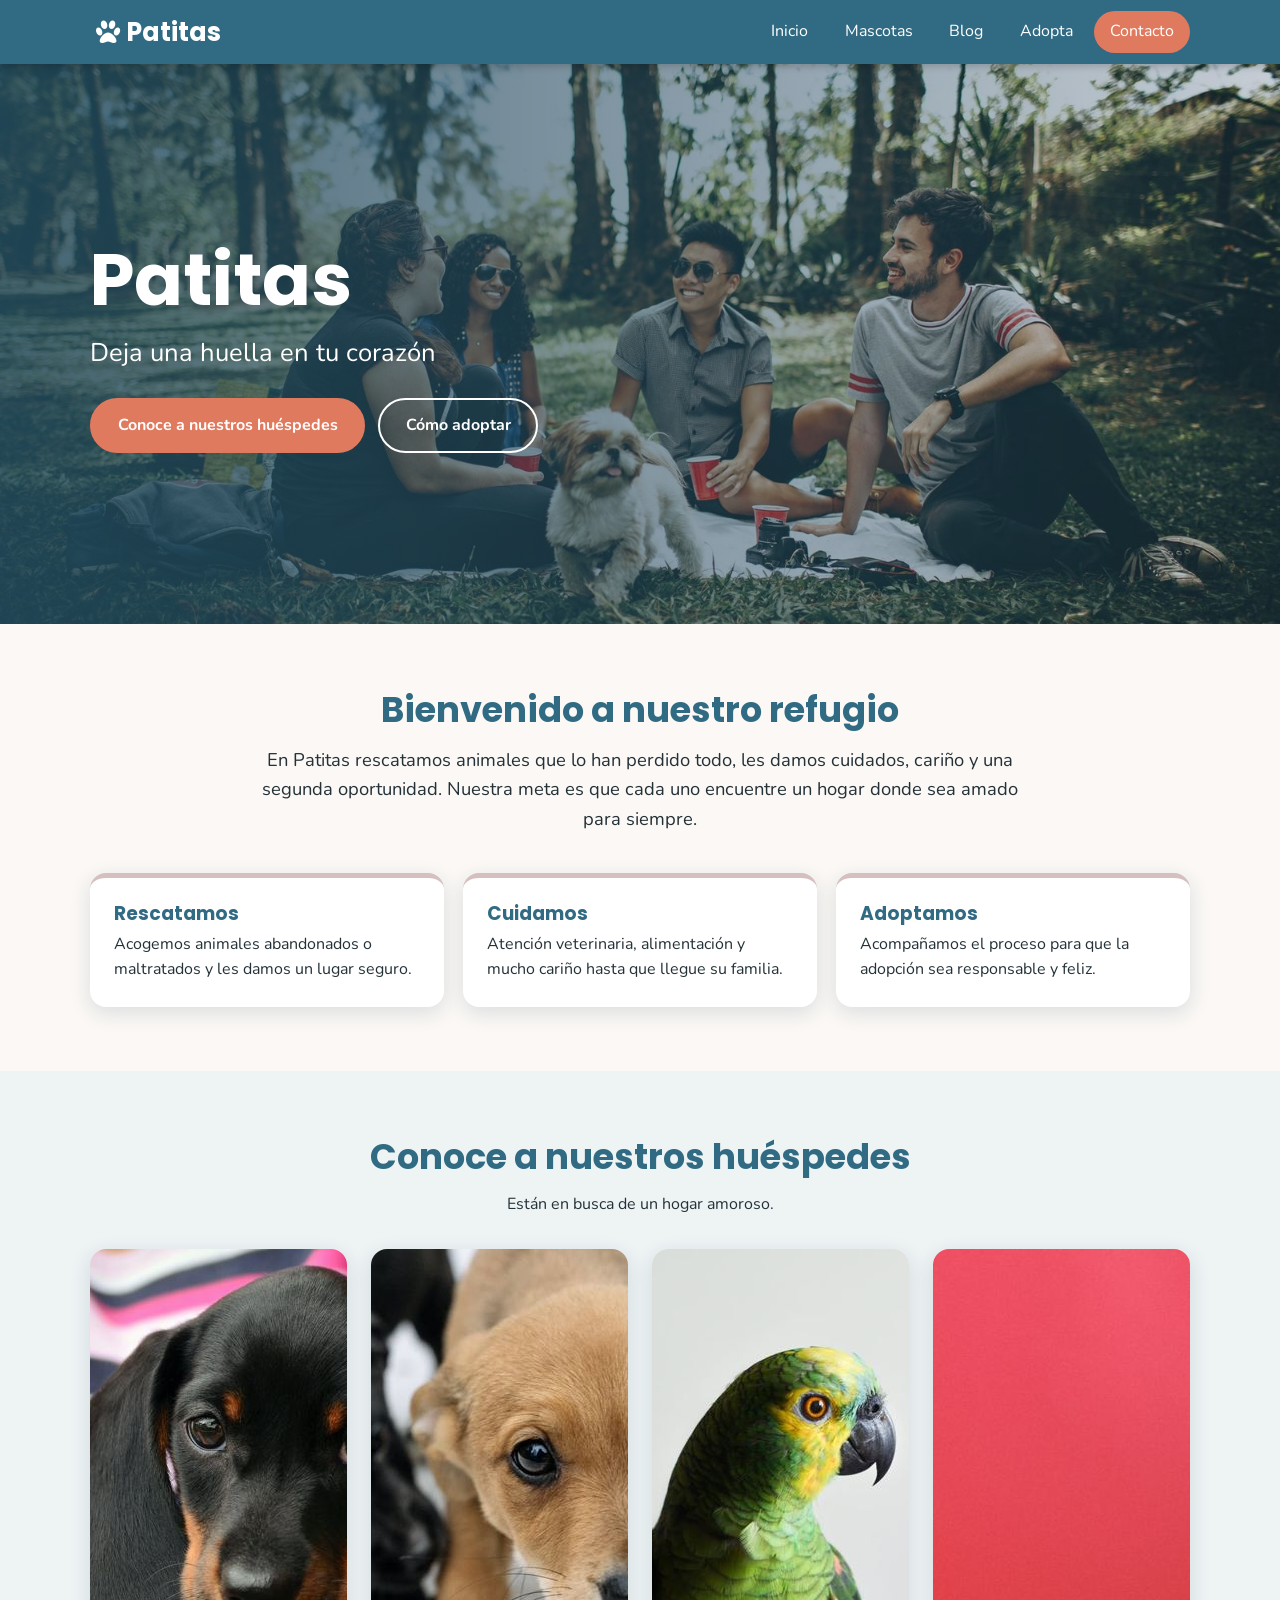
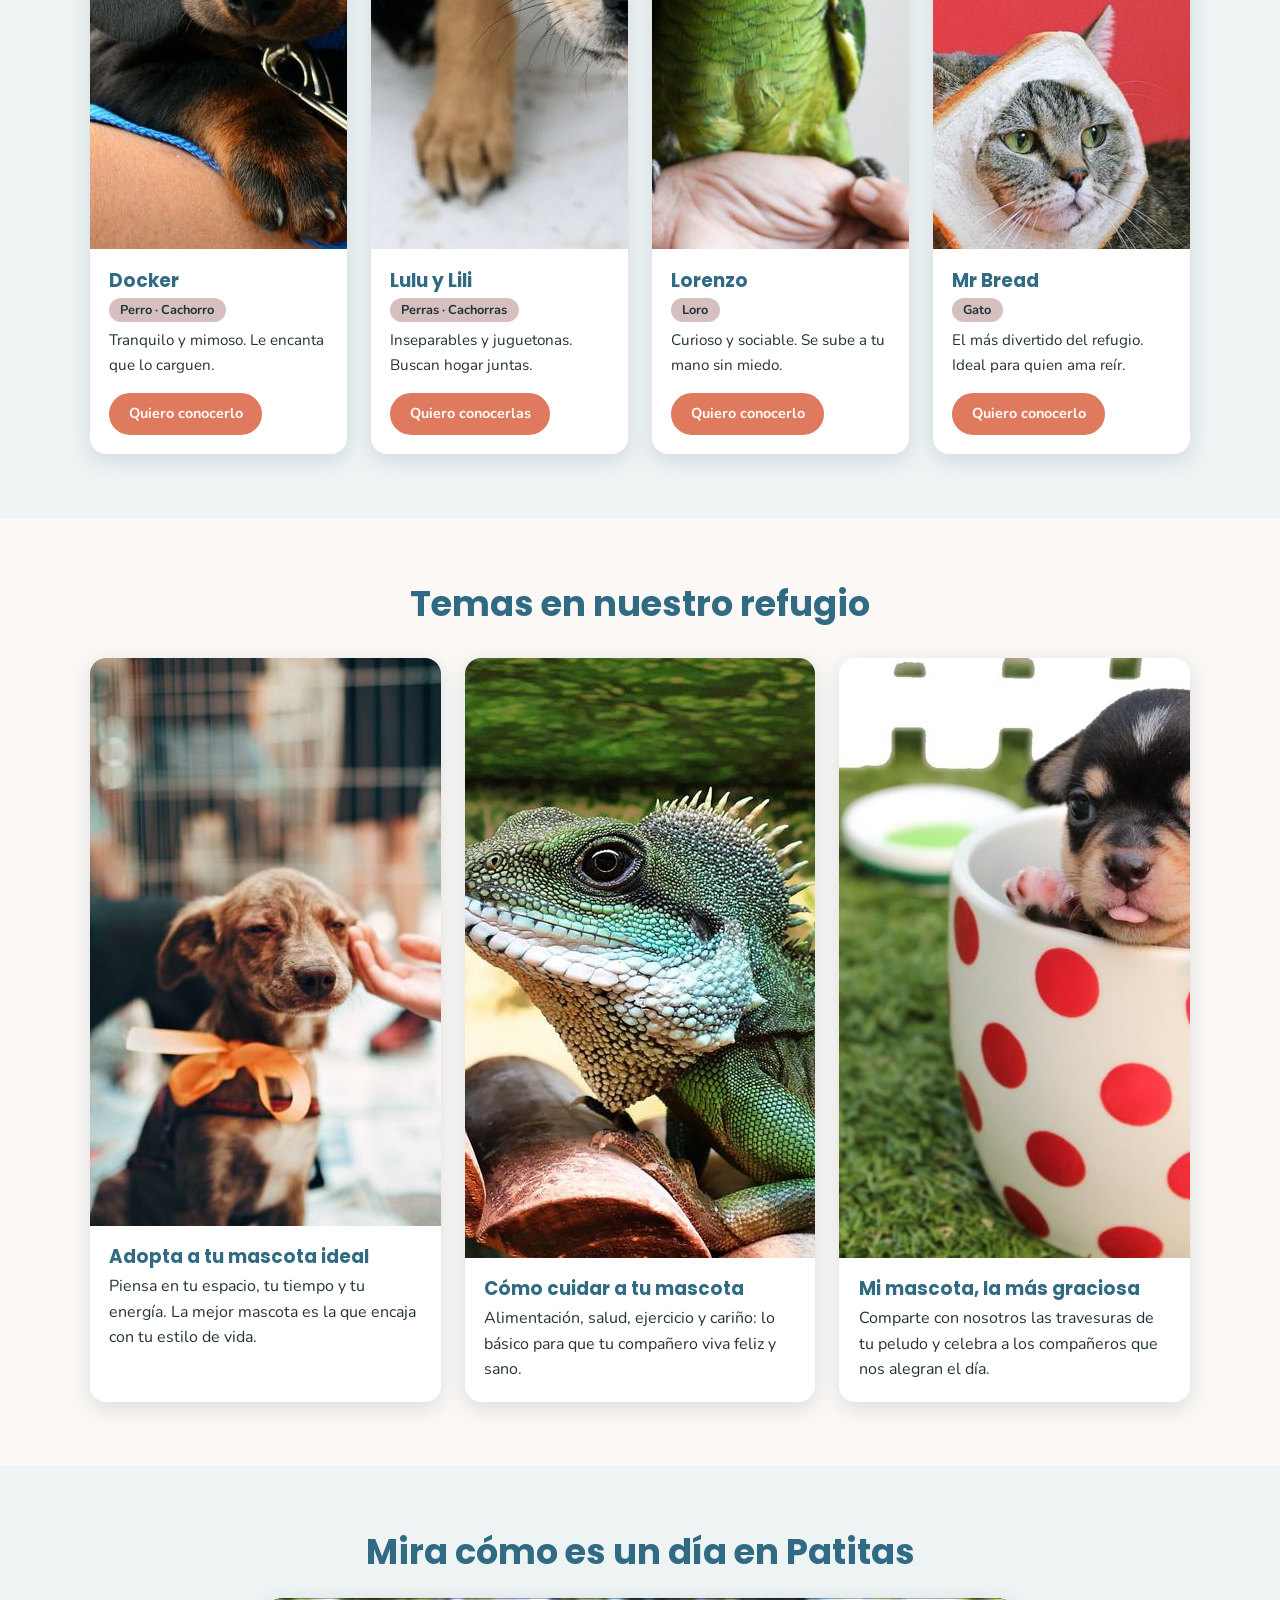
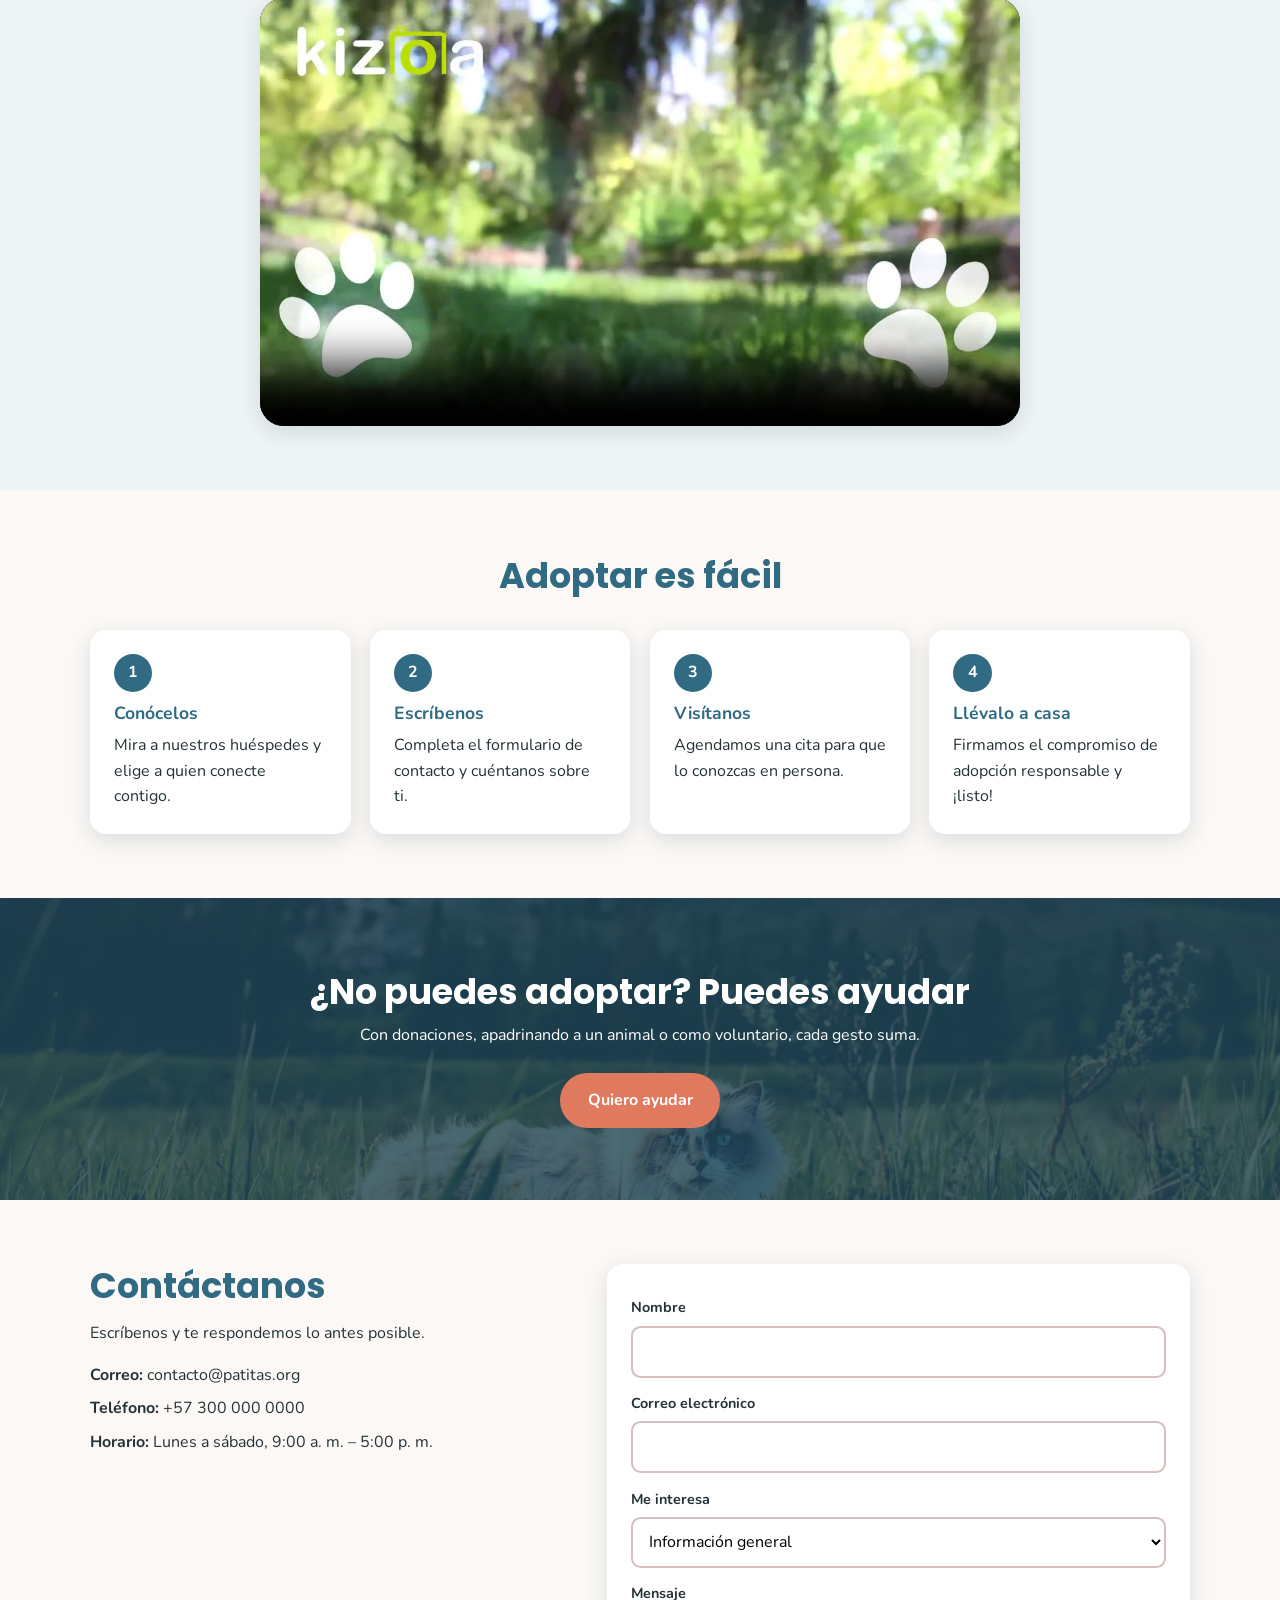
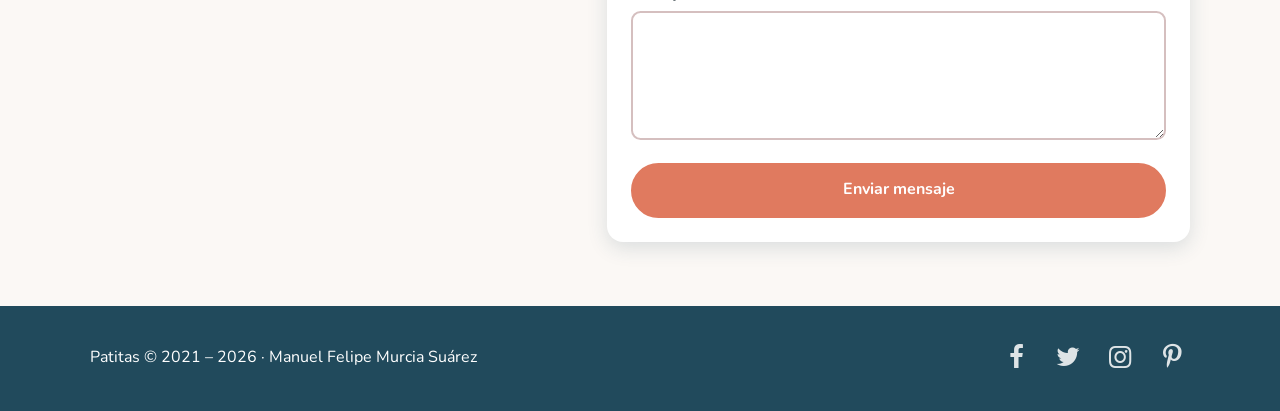
==== index.html @ 2d86cacd "Incorporación de la estructura HTML principal, la funcionalidad JavaScript y un vídeo para el sitio " ====
<!DOCTYPE html>
<html lang="es">
<head>
    <meta charset="UTF-8">
    <meta name="viewport" content="width=device-width, initial-scale=1.0">
    <title>Patitas | Refugio y adopción de mascotas</title>
    <meta name="description" content="Patitas es un refugio que rescata, cuida y da en adopción perros, gatos y otras mascotas. Conoce a nuestros huéspedes y deja una huella en tu corazón.">
    <meta name="theme-color" content="#316B83">
    <meta property="og:title" content="Patitas | Refugio y adopción de mascotas">
    <meta property="og:description" content="Deja una huella en tu corazón. Adopta una mascota.">
    <meta property="og:image" content="img/hero.jpg">
    <link rel="icon" href="data:image/svg+xml,%3Csvg xmlns='http://www.w3.org/2000/svg' viewBox='0 0 100 100'%3E%3Ctext y='.9em' font-size='90'%3E%F0%9F%90%BE%3C/text%3E%3C/svg%3E">
    <link rel="preconnect" href="https://fonts.googleapis.com">
    <link rel="preconnect" href="https://fonts.gstatic.com" crossorigin>
    <link rel="stylesheet" href="https://fonts.googleapis.com/css2?family=Nunito:wght@400;600;700&family=Poppins:wght@600;700&display=swap">
    <link rel="stylesheet" href="css/fontello.css">
    <link rel="stylesheet" href="css/styles.css">
</head>
<body>
    <a class="skip" href="#contenido">Saltar al contenido</a>

    <header class="site-header">
        <div class="contenedor barra">
            <a class="logo icon-paw" href="#inicio">Patitas</a>
            <button class="menu-btn" type="button" aria-label="Abrir menú" aria-expanded="false" aria-controls="menu">
                <span class="icon-menu"></span>
            </button>
            <nav id="menu" class="menu" aria-label="Principal">
                <ul>
                    <li><a href="#inicio">Inicio</a></li>
                    <li><a href="#mascotas">Mascotas</a></li>
                    <li><a href="#blog">Blog</a></li>
                    <li><a href="#adopta">Adopta</a></li>
                    <li><a class="btn-nav" href="#contacto">Contacto</a></li>
                </ul>
            </nav>
        </div>
    </header>

    <main id="contenido">
        <section id="inicio" class="hero">
            <img src="img/hero.jpg" alt="Una familia disfruta de un picnic en el parque junto a su perro" width="1600" height="1087">
            <div class="contenedor hero-texto">
                <h2>Patitas</h2>
                <p>Deja una huella en tu corazón</p>
                <div class="acciones">
                    <a class="btn" href="#mascotas">Conoce a nuestros huéspedes</a>
                    <a class="btn btn-claro" href="#adopta">Cómo adoptar</a>
                </div>
            </div>
        </section>

        <section id="bienvenidos" class="bloque">
            <div class="contenedor estrecho centrado">
                <h2>Bienvenido a nuestro refugio</h2>
                <p class="lead">En Patitas rescatamos animales que lo han perdido todo, les damos cuidados, cariño y una segunda oportunidad. Nuestra meta es que cada uno encuentre un hogar donde sea amado para siempre.</p>
            </div>
            <div class="contenedor tres">
                <div class="valor"><h3>Rescatamos</h3><p>Acogemos animales abandonados o maltratados y les damos un lugar seguro.</p></div>
                <div class="valor"><h3>Cuidamos</h3><p>Atención veterinaria, alimentación y mucho cariño hasta que llegue su familia.</p></div>
                <div class="valor"><h3>Adoptamos</h3><p>Acompañamos el proceso para que la adopción sea responsable y feliz.</p></div>
            </div>
        </section>

        <section id="mascotas" class="bloque fondo-suave">
            <div class="contenedor">
                <h2 class="centrado">Conoce a nuestros huéspedes</h2>
                <p class="centrado sub">Están en busca de un hogar amoroso.</p>
                <div class="grid-pets">
                    <article class="pet">
                        <img src="img/docker.jpg" alt="Docker, cachorro salchicha de orejas largas, en brazos de una persona" width="600" height="600" loading="lazy">
                        <div class="pet-info"><h3>Docker</h3><span class="tag">Perro · Cachorro</span><p>Tranquilo y mimoso. Le encanta que lo carguen.</p>
                        <a class="btn btn-sm" href="#contacto" data-pet="Docker">Quiero conocerlo</a></div>
                    </article>
                    <article class="pet">
                        <img src="img/lulu-lili.jpg" alt="Lulu y Lili, dos cachorros jugando juntos" width="600" height="600" loading="lazy">
                        <div class="pet-info"><h3>Lulu y Lili</h3><span class="tag">Perras · Cachorras</span><p>Inseparables y juguetonas. Buscan hogar juntas.</p>
                        <a class="btn btn-sm" href="#contacto" data-pet="Lulu y Lili">Quiero conocerlas</a></div>
                    </article>
                    <article class="pet">
                        <img src="img/lorenzo.jpg" alt="Lorenzo, un loro verde posado sobre una mano" width="600" height="600" loading="lazy">
                        <div class="pet-info"><h3>Lorenzo</h3><span class="tag">Loro</span><p>Curioso y sociable. Se sube a tu mano sin miedo.</p>
                        <a class="btn btn-sm" href="#contacto" data-pet="Lorenzo">Quiero conocerlo</a></div>
                    </article>
                    <article class="pet">
                        <img src="img/mr-bread.jpg" alt="Mr Bread, un gato con una rebanada de pan alrededor de la cara" width="600" height="600" loading="lazy">
                        <div class="pet-info"><h3>Mr Bread</h3><span class="tag">Gato</span><p>El más divertido del refugio. Ideal para quien ama reír.</p>
                        <a class="btn btn-sm" href="#contacto" data-pet="Mr Bread">Quiero conocerlo</a></div>
                    </article>
                </div>
            </div>
        </section>

        <section id="blog" class="bloque">
            <div class="contenedor">
                <h2 class="centrado">Temas en nuestro refugio</h2>
                <div class="grid-blog">
                    <article class="post">
                        <img src="img/adopta.jpg" alt="Una mano acaricia a un perro en una jornada de adopción" width="900" height="568" loading="lazy">
                        <div class="post-info"><h3>Adopta a tu mascota ideal</h3><p>Piensa en tu espacio, tu tiempo y tu energía. La mejor mascota es la que encaja con tu estilo de vida.</p></div>
                    </article>
                    <article class="post">
                        <img src="img/cuidados.jpg" alt="Un reptil verde descansando entre troncos y hojas" width="900" height="600" loading="lazy">
                        <div class="post-info"><h3>Cómo cuidar a tu mascota</h3><p>Alimentación, salud, ejercicio y cariño: lo básico para que tu compañero viva feliz y sano.</p></div>
                    </article>
                    <article class="post">
                        <img src="img/graciosa.jpg" alt="Un cachorro chihuahua asomado dentro de una taza con lunares" width="900" height="600" loading="lazy">
                        <div class="post-info"><h3>Mi mascota, la más graciosa</h3><p>Comparte con nosotros las travesuras de tu peludo y celebra a los compañeros que nos alegran el día.</p></div>
                    </article>
                </div>
            </div>
        </section>

        <section id="video" class="bloque fondo-suave">
            <div class="contenedor estrecho centrado">
                <h2>Mira cómo es un día en Patitas</h2>
                <video controls preload="metadata" poster="img/video-poster.jpg" playsinline>
                    <source src="video/patitas.mp4" type="video/mp4">
                    Tu navegador no puede reproducir este video.
                </video>
            </div>
        </section>

        <section id="adopta" class="bloque">
            <div class="contenedor">
                <h2 class="centrado">Adoptar es fácil</h2>
                <ol class="pasos">
                    <li><strong>Conócelos</strong><span>Mira a nuestros huéspedes y elige a quien conecte contigo.</span></li>
                    <li><strong>Escríbenos</strong><span>Completa el formulario de contacto y cuéntanos sobre ti.</span></li>
                    <li><strong>Visítanos</strong><span>Agendamos una cita para que lo conozcas en persona.</span></li>
                    <li><strong>Llévalo a casa</strong><span>Firmamos el compromiso de adopción responsable y ¡listo!</span></li>
                </ol>
            </div>
        </section>

        <section id="ayuda" class="ayuda">
            <div class="contenedor centrado">
                <h2>¿No puedes adoptar? Puedes ayudar</h2>
                <p>Con donaciones, apadrinando a un animal o como voluntario, cada gesto suma.</p>
                <a class="btn" href="#contacto" data-pet="Quiero ayudar">Quiero ayudar</a>
            </div>
        </section>

        <section id="contacto" class="bloque">
            <div class="contenedor dos">
                <div>
                    <h2>Contáctanos</h2>
                    <p>Escríbenos y te respondemos lo antes posible.</p>
                    <ul class="datos">
                        <li><strong>Correo:</strong> contacto@patitas.org</li>
                        <li><strong>Teléfono:</strong> +57 300 000 0000</li>
                        <li><strong>Horario:</strong> Lunes a sábado, 9:00 a. m. – 5:00 p. m.</li>
                    </ul>
                </div>
                <form id="form" class="form">
                    <label for="nombre">Nombre</label>
                    <input id="nombre" name="nombre" type="text" required autocomplete="name">
                    <label for="email">Correo electrónico</label>
                    <input id="email" name="email" type="email" required autocomplete="email">
                    <label for="mascota">Me interesa</label>
                    <select id="mascota" name="mascota">
                        <option>Información general</option>
                        <option>Docker</option>
                        <option>Lulu y Lili</option>
                        <option>Lorenzo</option>
                        <option>Mr Bread</option>
                        <option>Quiero ayudar</option>
                    </select>
                    <label for="mensaje">Mensaje</label>
                    <textarea id="mensaje" name="mensaje" rows="4" required></textarea>
                    <button class="btn" type="submit">Enviar mensaje</button>
                    <p id="ok" class="ok" role="status" hidden>¡Gracias! Se abrirá tu correo para enviar el mensaje.</p>
                </form>
            </div>
        </section>
    </main>

    <footer>
        <div class="contenedor pie">
            <p>Patitas &copy; 2021 – <span id="year">2026</span> · Manuel Felipe Murcia Suárez</p>
            <div class="sociales">
                <a class="icon-facebook" href="#" aria-label="Facebook"></a>
                <a class="icon-twitter" href="#" aria-label="Twitter"></a>
                <a class="icon-instagram" href="#" aria-label="Instagram"></a>
                <a class="icon-pinterest" href="#" aria-label="Pinterest"></a>
            </div>
        </div>
    </footer>

    <script src="js/script.js"></script>
</body>
</html>
---- css/fontello.css ----
@font-face {
  font-family: 'fontello';
  src: url('../font/fontello.eot?65472054');
  src: url('../font/fontello.eot?65472054#iefix') format('embedded-opentype'),
       url('../font/fontello.woff2?65472054') format('woff2'),
       url('../font/fontello.woff?65472054') format('woff'),
       url('../font/fontello.ttf?65472054') format('truetype'),
       url('../font/fontello.svg?65472054#fontello') format('svg');
  font-weight: normal;
  font-style: normal;
}
/* Chrome hack: SVG is rendered more smooth in Windozze. 100% magic, uncomment if you need it. */
/* Note, that will break hinting! In other OS-es font will be not as sharp as it could be */
/*
@media screen and (-webkit-min-device-pixel-ratio:0) {
  @font-face {
    font-family: 'fontello';
    src: url('../font/fontello.svg?65472054#fontello') format('svg');
  }
}
*/
[class^="icon-"]:before, [class*=" icon-"]:before {
  font-family: "fontello";
  font-style: normal;
  font-weight: normal;
  speak-as: never;

  display: inline-block;
  text-decoration: inherit;
  width: 1em;
  margin-right: .2em;
  text-align: center;
  /* opacity: .8; */

  /* For safety - reset parent styles, that can break glyph codes*/
  font-variant: normal;
  text-transform: none;

  /* fix buttons height, for twitter bootstrap */
  line-height: 1em;

  /* Animation center compensation - margins should be symmetric */
  /* remove if not needed */
  margin-left: .2em;

  /* you can be more comfortable with increased icons size */
  /* font-size: 120%; */

  /* Font smoothing. That was taken from TWBS */
  -webkit-font-smoothing: antialiased;
  -moz-osx-font-smoothing: grayscale;

  /* Uncomment for 3D effect */
  /* text-shadow: 1px 1px 1px rgba(127, 127, 127, 0.3); */
}

.icon-guidedog:before { content: '\e800'; } /* '' */
.icon-twitter:before { content: '\f099'; } /* '' */
.icon-facebook:before { content: '\f09a'; } /* '' */
.icon-menu:before { content: '\f0c9'; } /* '' */
.icon-instagram:before { content: '\f16d'; } /* '' */
.icon-paw:before { content: '\f1b0'; } /* '' */
.icon-pinterest:before { content: '\f231'; } /* '' */
---- css/styles.css ----
:root{
    --primary:#316B83; --primary-dark:#214a5c; --accent:#E07A5F; --accent-dark:#c9664c;
    --soft:#8CA1A5; --rose:#D5BFBF; --bg:#fbf8f5; --suave:#eef3f4; --text:#243238;
    --radius:1rem; --shadow:0 6px 20px rgba(33,74,92,.15); --h:64px;
}
*{margin:0;padding:0;box-sizing:border-box}
html{scroll-behavior:smooth;scroll-padding-top:var(--h)}
body{font-family:"Nunito",system-ui,Arial,sans-serif;color:var(--text);background:var(--bg);line-height:1.6}
h1,h2,h3{font-family:"Poppins","Nunito",sans-serif;line-height:1.25}
img,video{max-width:100%;display:block}
a{color:inherit}
ul,ol{list-style:none}
.contenedor{width:92%;max-width:1100px;margin:auto}
.estrecho{max-width:760px}
.centrado{text-align:center}
.skip{position:absolute;left:-999px;top:0;background:#fff;padding:.5rem 1rem;z-index:200}
.skip:focus{left:0}

/* Botones */
.btn{display:inline-block;background:var(--accent);color:#fff;text-decoration:none;font-weight:700;padding:.8rem 1.6rem;border:2px solid var(--accent);border-radius:999px;cursor:pointer;font:inherit;font-weight:700;transition:.2s}
.btn:hover{background:var(--accent-dark);border-color:var(--accent-dark)}
.btn-claro{background:transparent;border-color:#fff}
.btn-claro:hover{background:rgba(255,255,255,.2);border-color:#fff}
.btn-sm{padding:.45rem 1.1rem;font-size:.9rem}
:focus-visible{outline:3px solid var(--accent);outline-offset:2px}

/* Header */
.site-header{position:fixed;top:0;left:0;width:100%;height:var(--h);background:var(--primary);color:#fff;z-index:100;box-shadow:0 2px 8px rgba(0,0,0,.2)}
.barra{display:flex;align-items:center;justify-content:space-between;height:100%}
.logo{font-family:"Poppins",sans-serif;font-size:1.6rem;font-weight:700;text-decoration:none}
.menu-btn{background:none;border:0;color:#fff;font-size:1.8rem;cursor:pointer;padding:.25rem .5rem}
.menu{position:absolute;top:var(--h);left:0;width:100%;background:var(--primary-dark);max-height:0;overflow:hidden;transition:max-height .35s}
.menu.open{max-height:360px}
.menu a{display:block;padding:1rem 4%;text-decoration:none;border-bottom:1px solid rgba(255,255,255,.15)}
.menu a:hover{background:rgba(255,255,255,.12)}

/* Hero */
.hero{position:relative;margin-top:var(--h);height:min(75vh,560px);min-height:380px;overflow:hidden;color:#fff}
.hero img{width:100%;height:100%;object-fit:cover}
.hero::after{content:"";position:absolute;inset:0;background:linear-gradient(90deg,rgba(33,74,92,.85),rgba(33,74,92,.25))}
.hero-texto{position:absolute;z-index:1;top:50%;left:50%;transform:translate(-50%,-50%)}
.hero h2{font-size:clamp(2.6rem,8vw,4.5rem)}
.hero p{font-size:clamp(1.1rem,3vw,1.6rem);margin:.5rem 0 1.5rem}
.acciones{display:flex;flex-wrap:wrap;gap:.8rem}

/* Bloques */
.bloque{padding:4rem 0}
.fondo-suave{background:var(--suave)}
.bloque h2{font-size:clamp(1.6rem,4vw,2.2rem);color:var(--primary);margin-bottom:.8rem}
.lead{font-size:1.15rem}
.sub{margin-bottom:2rem}
.tres{display:grid;gap:1.2rem;margin-top:2.5rem}
.valor{background:#fff;padding:1.5rem;border-radius:var(--radius);box-shadow:var(--shadow);border-top:5px solid var(--rose)}
.valor h3{color:var(--primary);margin-bottom:.4rem}

/* Mascotas */
.grid-pets{display:grid;gap:1.5rem;grid-template-columns:repeat(auto-fit,minmax(230px,1fr))}
.pet{background:#fff;border-radius:var(--radius);overflow:hidden;box-shadow:var(--shadow);transition:transform .2s}
.pet:hover{transform:translateY(-5px)}
.pet img{width:100%;aspect-ratio:1;object-fit:cover}
.pet-info{padding:1.2rem}
.pet-info h3{color:var(--primary)}
.tag{display:inline-block;background:var(--rose);font-size:.8rem;font-weight:700;padding:.1rem .7rem;border-radius:999px;margin:.4rem 0}
.pet-info p{margin-bottom:1rem;font-size:.95rem}

/* Blog */
.grid-blog{display:grid;gap:1.5rem;margin-top:2rem;grid-template-columns:repeat(auto-fit,minmax(280px,1fr))}
.post{border-radius:var(--radius);overflow:hidden;background:#fff;box-shadow:var(--shadow)}
.post img{width:100%;aspect-ratio:3/2;object-fit:cover}
.post-info{padding:1.2rem}
.post-info h3{color:var(--primary);margin-bottom:.4rem;font-size:1.15rem}

/* Video */
video{width:100%;margin-top:1.5rem;border-radius:1.5rem;box-shadow:var(--shadow);background:#000}

/* Pasos */
.pasos{display:grid;gap:1.2rem;margin-top:2rem;counter-reset:p;grid-template-columns:repeat(auto-fit,minmax(220px,1fr))}
.pasos li{counter-increment:p;background:#fff;border-radius:var(--radius);padding:1.5rem;box-shadow:var(--shadow);display:flex;flex-direction:column;gap:.4rem}
.pasos li::before{content:counter(p);width:2.4rem;height:2.4rem;border-radius:50%;background:var(--primary);color:#fff;display:grid;place-items:center;font-weight:700}
.pasos strong{color:var(--primary);font-size:1.1rem}

/* Ayuda */
.ayuda{background:linear-gradient(rgba(33,74,92,.82),rgba(33,74,92,.82)),url(../img/ayuda.jpg) center/cover;color:#fff;padding:4.5rem 0}
.ayuda h2{color:#fff;font-size:clamp(1.6rem,4vw,2.2rem);margin-bottom:.6rem}
.ayuda p{margin-bottom:1.5rem}

/* Contacto */
.dos{display:grid;gap:2rem}
.datos{margin-top:1rem;display:grid;gap:.5rem}
.form{background:#fff;padding:1.5rem;border-radius:var(--radius);box-shadow:var(--shadow);display:grid;gap:.4rem}
.form label{font-weight:700;font-size:.9rem;margin-top:.5rem}
.form input,.form select,.form textarea{font:inherit;padding:.7rem;border:2px solid var(--rose);border-radius:.6rem;background:#fff;width:100%}
.form input:focus,.form select:focus,.form textarea:focus{border-color:var(--primary);outline:0}
.form .btn{margin-top:1rem}
.ok{color:#1d7a46;font-weight:700}

/* Footer */
footer{background:var(--primary-dark);color:#fff;padding:2rem 0}
.pie{display:flex;flex-direction:column;align-items:center;gap:1rem;text-align:center}
.sociales{display:flex;gap:1rem;font-size:1.6rem}
.sociales a{text-decoration:none;opacity:.85;transition:.2s}
.sociales a:hover{opacity:1;color:var(--rose)}

/* Escritorio */
@media (min-width:900px){
    .menu-btn{display:none}
    .menu{position:static;width:auto;max-height:none;background:none;overflow:visible}
    .menu ul{display:flex;gap:.3rem;align-items:center}
    .menu a{padding:.5rem 1rem;border:0;border-radius:999px}
    .menu .btn-nav{background:var(--accent)}
    .menu .btn-nav:hover{background:var(--accent-dark)}
    .tres{grid-template-columns:repeat(3,1fr)}
    .dos{grid-template-columns:1fr 1.2fr;align-items:start}
    .pie{flex-direction:row;justify-content:space-between;text-align:left}
}
@media (prefers-reduced-motion:reduce){html{scroll-behavior:auto}*{transition:none!important}}
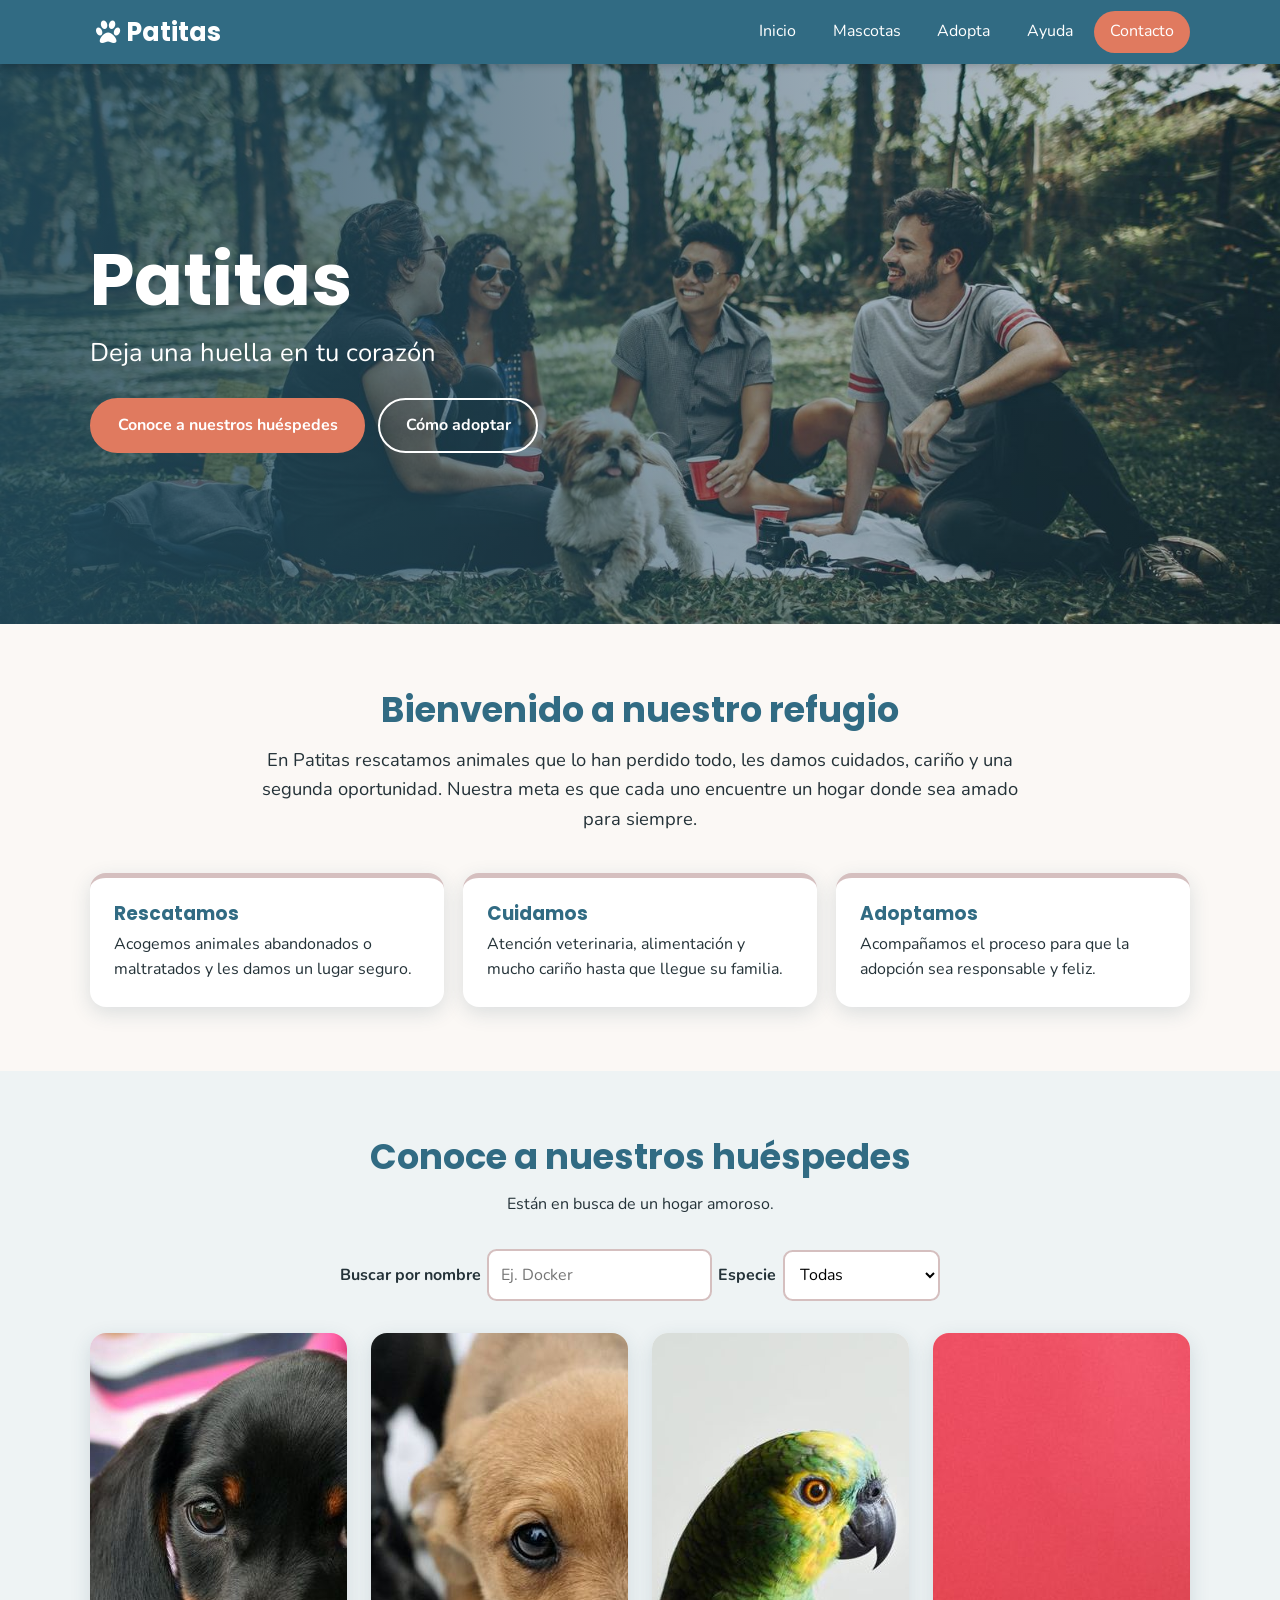
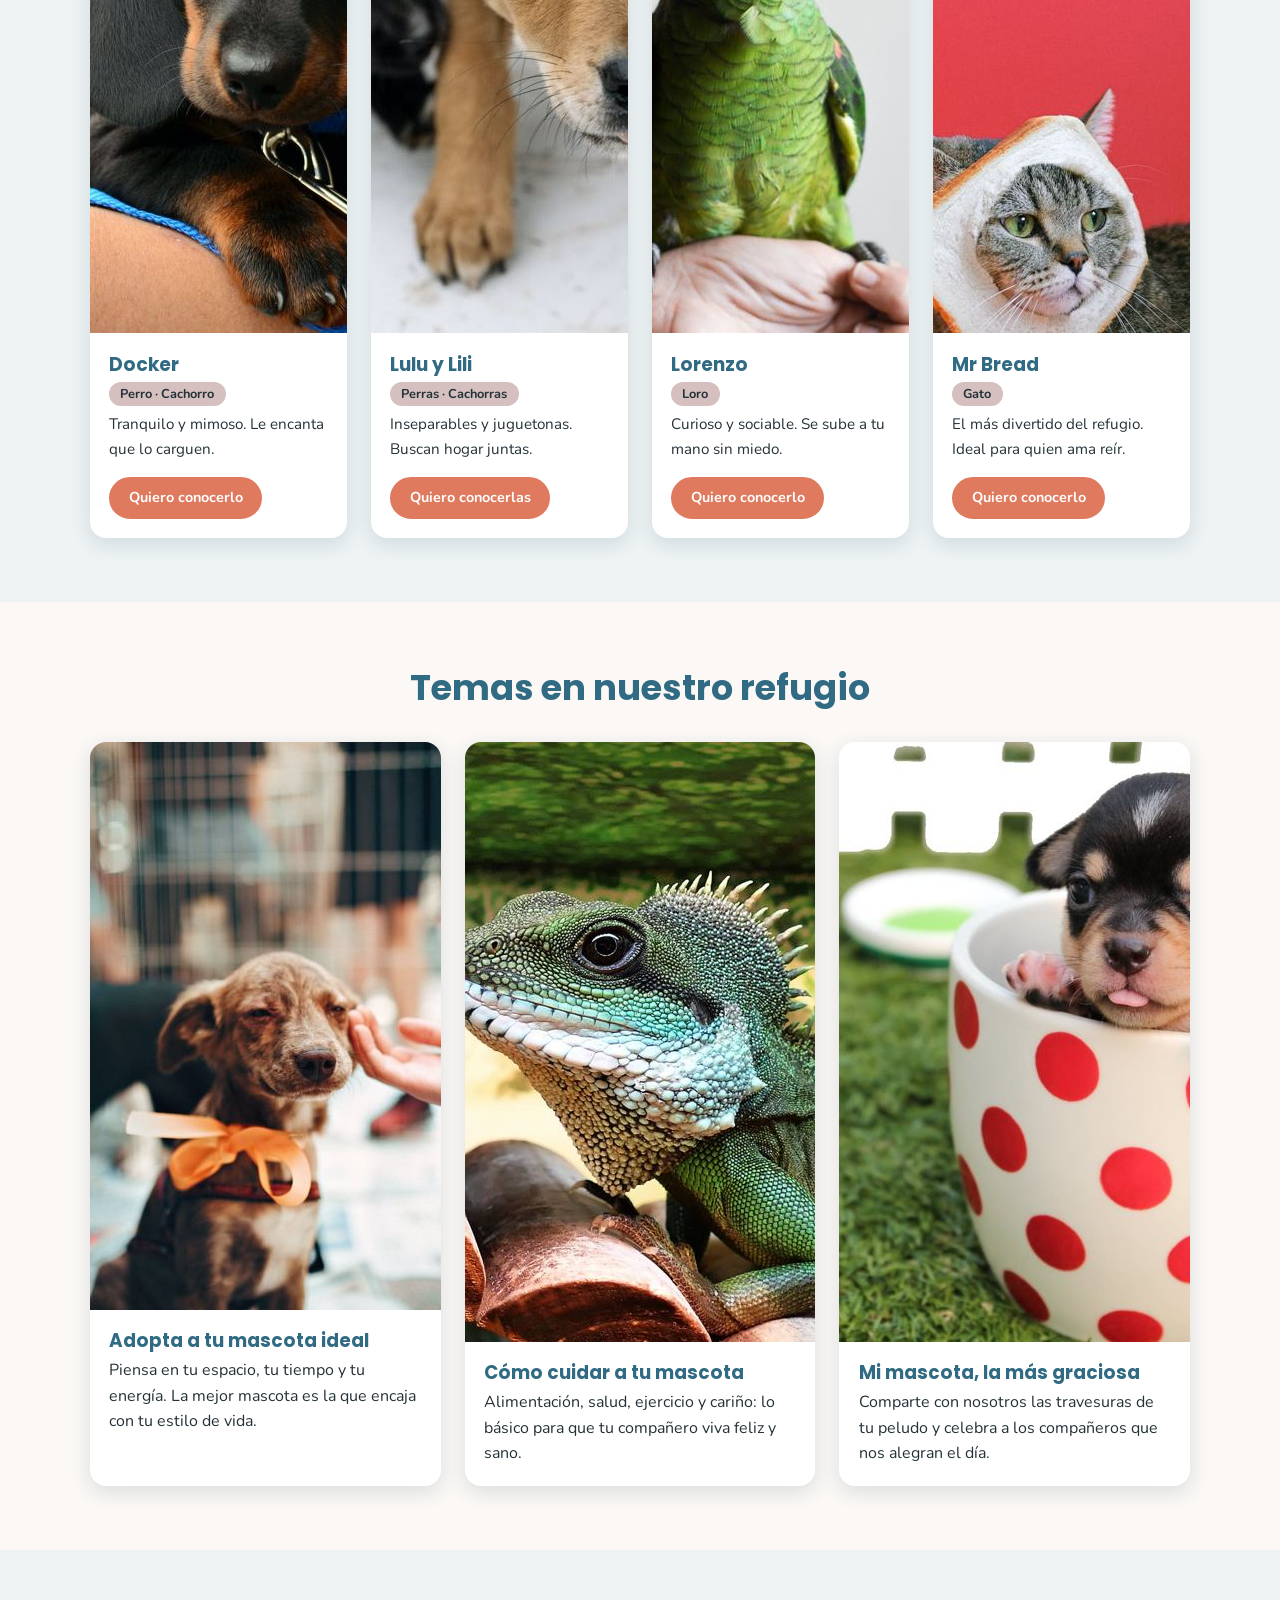
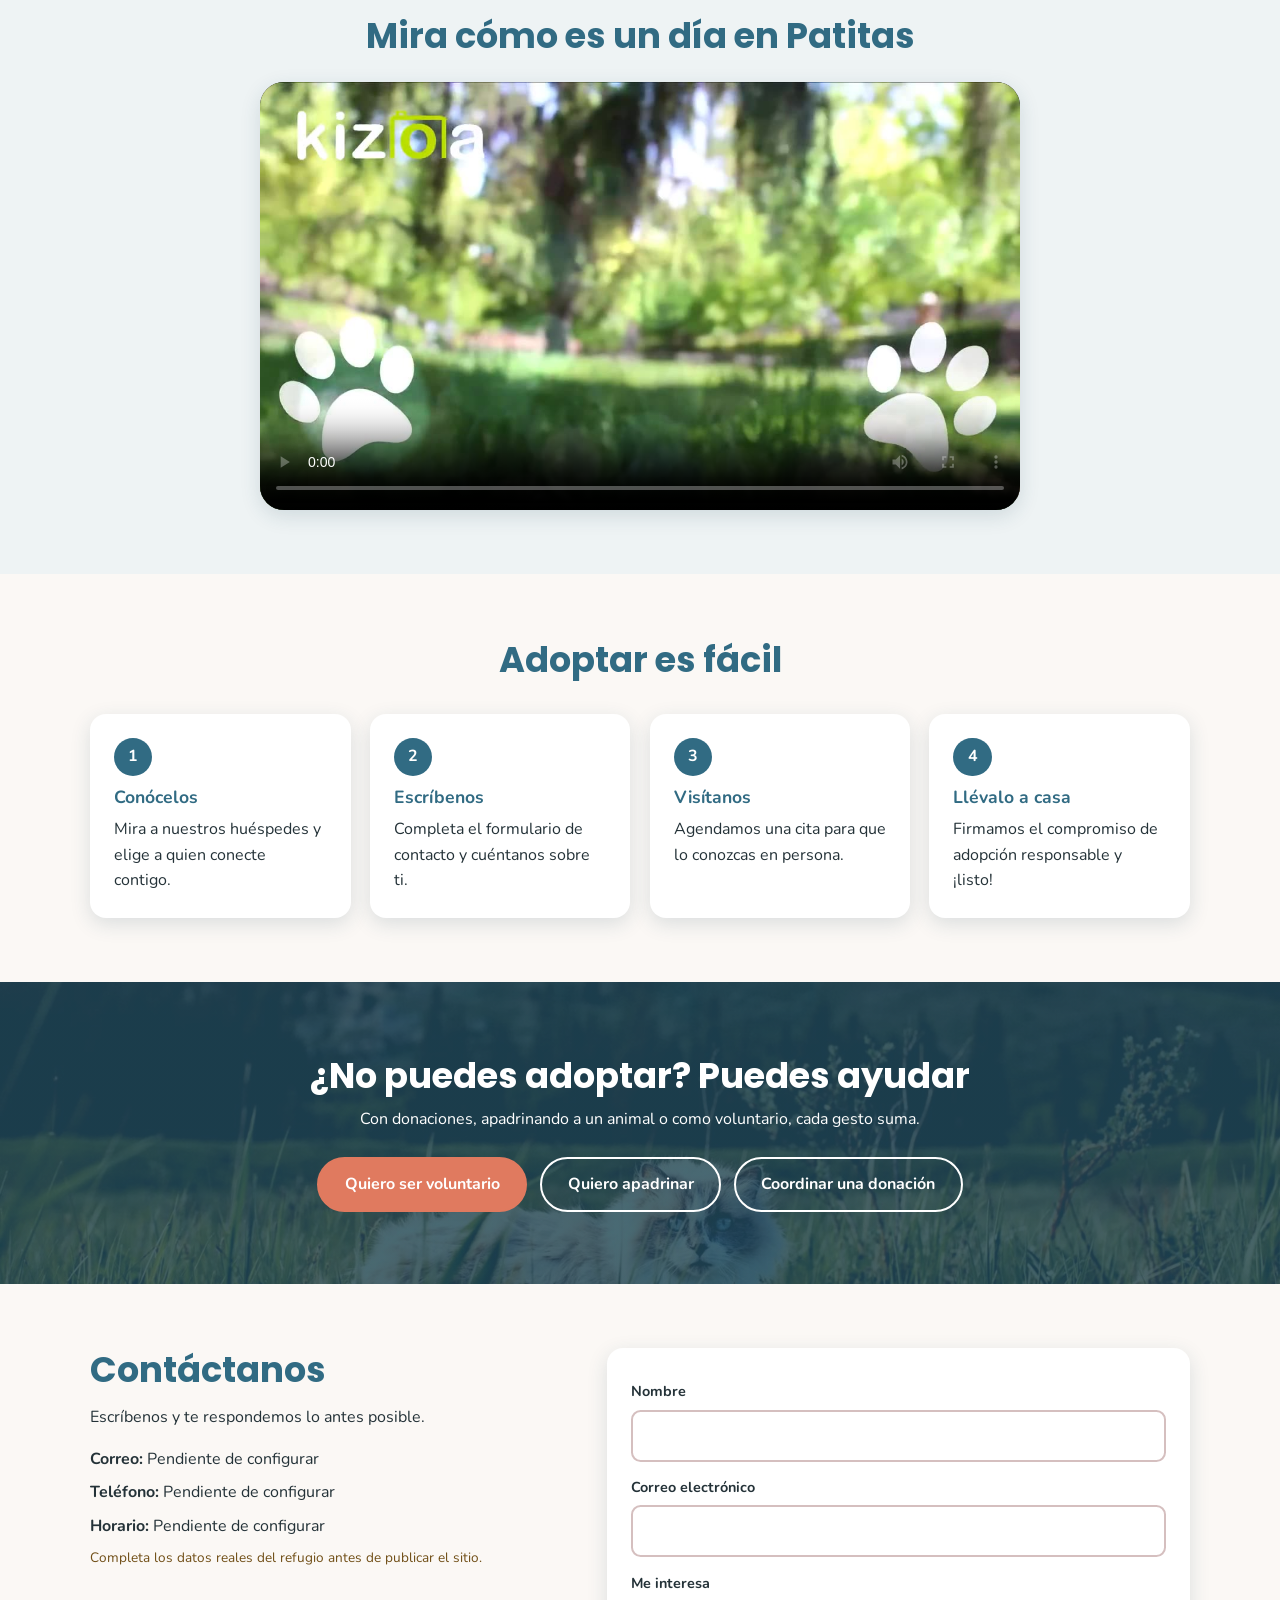
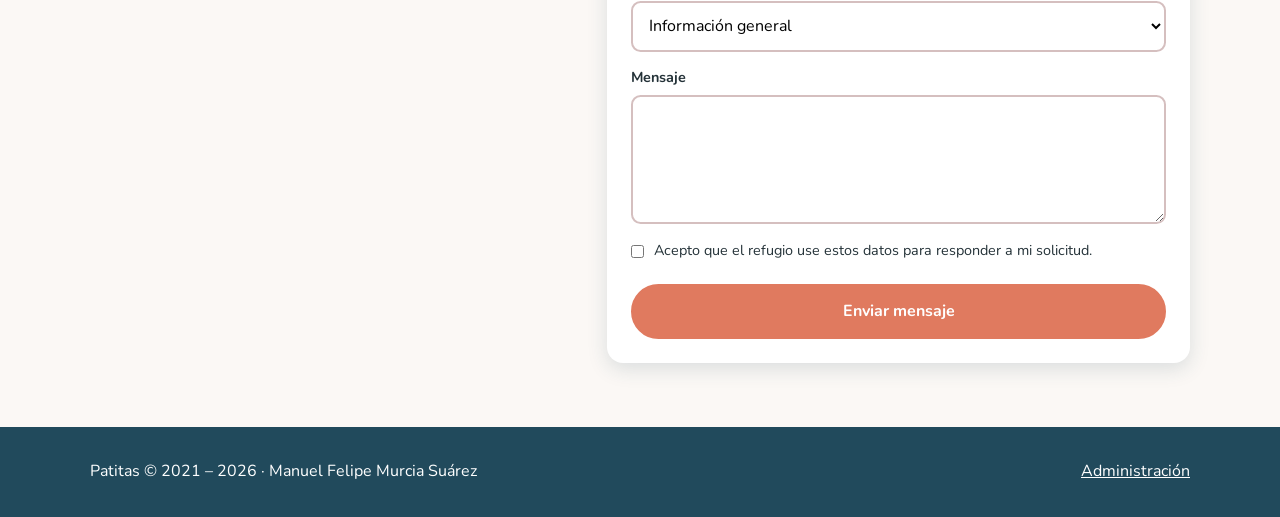
==== commit f8cad5e8: "Incorporación de documentación de integración y panel de administración para el sitio Patitas - Se c" ====
--- a/index.html
+++ b/index.html
@@ -29,8 +29,8 @@
                 <ul>
                     <li><a href="#inicio">Inicio</a></li>
                     <li><a href="#mascotas">Mascotas</a></li>
-                    <li><a href="#blog">Blog</a></li>
                     <li><a href="#adopta">Adopta</a></li>
+                    <li><a href="#ayuda">Ayuda</a></li>
                     <li><a class="btn-nav" href="#contacto">Contacto</a></li>
                 </ul>
             </nav>
@@ -41,7 +41,7 @@
         <section id="inicio" class="hero">
             <img src="img/hero.jpg" alt="Una familia disfruta de un picnic en el parque junto a su perro" width="1600" height="1087">
             <div class="contenedor hero-texto">
-                <h2>Patitas</h2>
+                <h1>Patitas</h1>
                 <p>Deja una huella en tu corazón</p>
                 <div class="acciones">
                     <a class="btn" href="#mascotas">Conoce a nuestros huéspedes</a>
@@ -66,23 +66,37 @@
             <div class="contenedor">
                 <h2 class="centrado">Conoce a nuestros huéspedes</h2>
                 <p class="centrado sub">Están en busca de un hogar amoroso.</p>
+                <div class="filtros" role="search" aria-label="Buscar mascotas">
+                    <label for="buscar-mascota">Buscar por nombre</label>
+                    <input id="buscar-mascota" type="search" placeholder="Ej. Docker" autocomplete="off">
+                    <label for="tipo-mascota">Especie</label>
+                    <select id="tipo-mascota">
+                        <option value="">Todas</option>
+                        <option value="perro">Perros</option>
+                        <option value="gato">Gatos</option>
+                        <option value="ave">Aves</option>
+                        <option value="otro">Otros</option>
+                    </select>
+                    <p id="sin-resultados" role="status" hidden>No encontramos mascotas con esos filtros.</p>
+                    <p id="estado-catalogo" class="estado-formulario error" role="status" hidden></p>
+                </div>
                 <div class="grid-pets">
-                    <article class="pet">
+                    <article class="pet" data-id="docker" data-species="perro">
                         <img src="img/docker.jpg" alt="Docker, cachorro salchicha de orejas largas, en brazos de una persona" width="600" height="600" loading="lazy">
                         <div class="pet-info"><h3>Docker</h3><span class="tag">Perro · Cachorro</span><p>Tranquilo y mimoso. Le encanta que lo carguen.</p>
                         <a class="btn btn-sm" href="#contacto" data-pet="Docker">Quiero conocerlo</a></div>
                     </article>
-                    <article class="pet">
+                    <article class="pet" data-id="lulu-lili" data-species="perro">
                         <img src="img/lulu-lili.jpg" alt="Lulu y Lili, dos cachorros jugando juntos" width="600" height="600" loading="lazy">
                         <div class="pet-info"><h3>Lulu y Lili</h3><span class="tag">Perras · Cachorras</span><p>Inseparables y juguetonas. Buscan hogar juntas.</p>
                         <a class="btn btn-sm" href="#contacto" data-pet="Lulu y Lili">Quiero conocerlas</a></div>
                     </article>
-                    <article class="pet">
+                    <article class="pet" data-id="lorenzo" data-species="ave">
                         <img src="img/lorenzo.jpg" alt="Lorenzo, un loro verde posado sobre una mano" width="600" height="600" loading="lazy">
                         <div class="pet-info"><h3>Lorenzo</h3><span class="tag">Loro</span><p>Curioso y sociable. Se sube a tu mano sin miedo.</p>
                         <a class="btn btn-sm" href="#contacto" data-pet="Lorenzo">Quiero conocerlo</a></div>
                     </article>
-                    <article class="pet">
+                    <article class="pet" data-id="mr-bread" data-species="gato">
                         <img src="img/mr-bread.jpg" alt="Mr Bread, un gato con una rebanada de pan alrededor de la cara" width="600" height="600" loading="lazy">
                         <div class="pet-info"><h3>Mr Bread</h3><span class="tag">Gato</span><p>El más divertido del refugio. Ideal para quien ama reír.</p>
                         <a class="btn btn-sm" href="#contacto" data-pet="Mr Bread">Quiero conocerlo</a></div>
@@ -94,7 +108,8 @@
         <section id="blog" class="bloque">
             <div class="contenedor">
                 <h2 class="centrado">Temas en nuestro refugio</h2>
-                <div class="grid-blog">
+                <p id="estado-blog" class="estado-formulario error" role="status" hidden></p>
+                <div id="grid-blog" class="grid-blog">
                     <article class="post">
                         <img src="img/adopta.jpg" alt="Una mano acaricia a un perro en una jornada de adopción" width="900" height="568" loading="lazy">
                         <div class="post-info"><h3>Adopta a tu mascota ideal</h3><p>Piensa en tu espacio, tu tiempo y tu energía. La mejor mascota es la que encaja con tu estilo de vida.</p></div>
@@ -137,7 +152,11 @@
             <div class="contenedor centrado">
                 <h2>¿No puedes adoptar? Puedes ayudar</h2>
                 <p>Con donaciones, apadrinando a un animal o como voluntario, cada gesto suma.</p>
-                <a class="btn" href="#contacto" data-pet="Quiero ayudar">Quiero ayudar</a>
+                <div class="acciones ayuda-acciones">
+                    <a class="btn" href="#contacto" data-pet="Quiero ser voluntario">Quiero ser voluntario</a>
+                    <a class="btn btn-claro" href="#contacto" data-pet="Quiero apadrinar">Quiero apadrinar</a>
+                    <a class="btn btn-claro" id="donar" href="#contacto" data-pet="Quiero donar">Quiero donar</a>
+                </div>
             </div>
         </section>
 
@@ -147,9 +166,10 @@
                     <h2>Contáctanos</h2>
                     <p>Escríbenos y te respondemos lo antes posible.</p>
                     <ul class="datos">
-                        <li><strong>Correo:</strong> contacto@patitas.org</li>
-                        <li><strong>Teléfono:</strong> +57 300 000 0000</li>
-                        <li><strong>Horario:</strong> Lunes a sábado, 9:00 a. m. – 5:00 p. m.</li>
+                        <li><strong>Correo:</strong> <a id="contact-email" href="#contacto">Pendiente de configurar</a></li>
+                        <li><strong>Teléfono:</strong> <a id="contact-phone">Pendiente de configurar</a></li>
+                        <li><strong>Horario:</strong> <span id="opening-hours">Pendiente de configurar</span></li>
+                        <li class="nota-configuracion">Completa los datos reales del refugio antes de publicar el sitio.</li>
                     </ul>
                 </div>
                 <form id="form" class="form">
@@ -164,12 +184,15 @@
                         <option>Lulu y Lili</option>
                         <option>Lorenzo</option>
                         <option>Mr Bread</option>
-                        <option>Quiero ayudar</option>
+                        <option>Quiero ser voluntario</option>
+                        <option>Quiero apadrinar</option>
+                        <option>Quiero donar</option>
                     </select>
                     <label for="mensaje">Mensaje</label>
                     <textarea id="mensaje" name="mensaje" rows="4" required></textarea>
+                    <label class="consentimiento"><input name="consentimiento" type="checkbox" required> Acepto que el refugio use estos datos para responder a mi solicitud.</label>
                     <button class="btn" type="submit">Enviar mensaje</button>
-                    <p id="ok" class="ok" role="status" hidden>¡Gracias! Se abrirá tu correo para enviar el mensaje.</p>
+                    <p id="estado-formulario" class="estado-formulario" role="status" aria-live="polite" hidden></p>
                 </form>
             </div>
         </section>
@@ -178,15 +201,12 @@
     <footer>
         <div class="contenedor pie">
             <p>Patitas &copy; 2021 – <span id="year">2026</span> · Manuel Felipe Murcia Suárez</p>
-            <div class="sociales">
-                <a class="icon-facebook" href="#" aria-label="Facebook"></a>
-                <a class="icon-twitter" href="#" aria-label="Twitter"></a>
-                <a class="icon-instagram" href="#" aria-label="Instagram"></a>
-                <a class="icon-pinterest" href="#" aria-label="Pinterest"></a>
-            </div>
+            <a href="admin.html">Administración</a>
         </div>
     </footer>
 
+    <script src="js/config.js"></script>
+    <script src="js/api.js"></script>
     <script src="js/script.js"></script>
 </body>
 </html>
--- a/css/styles.css
+++ b/css/styles.css
@@ -39,7 +39,7 @@
 .hero img{width:100%;height:100%;object-fit:cover}
 .hero::after{content:"";position:absolute;inset:0;background:linear-gradient(90deg,rgba(33,74,92,.85),rgba(33,74,92,.25))}
 .hero-texto{position:absolute;z-index:1;top:50%;left:50%;transform:translate(-50%,-50%)}
-.hero h2{font-size:clamp(2.6rem,8vw,4.5rem)}
+.hero h1{font-size:clamp(2.6rem,8vw,4.5rem)}
 .hero p{font-size:clamp(1.1rem,3vw,1.6rem);margin:.5rem 0 1.5rem}
 .acciones{display:flex;flex-wrap:wrap;gap:.8rem}
 
@@ -62,6 +62,10 @@
 .pet-info h3{color:var(--primary)}
 .tag{display:inline-block;background:var(--rose);font-size:.8rem;font-weight:700;padding:.1rem .7rem;border-radius:999px;margin:.4rem 0}
 .pet-info p{margin-bottom:1rem;font-size:.95rem}
+.filtros{display:grid;grid-template-columns:1fr;gap:.4rem;margin:0 auto 2rem;max-width:600px}
+.filtros label{font-weight:700}
+.filtros input,.filtros select{font:inherit;padding:.7rem;border:2px solid var(--rose);border-radius:.6rem;background:#fff;width:100%}
+.filtros [role=status]{grid-column:1/-1;text-align:center;color:var(--primary-dark);font-weight:700}
 
 /* Blog */
 .grid-blog{display:grid;gap:1.5rem;margin-top:2rem;grid-template-columns:repeat(auto-fit,minmax(280px,1fr))}
@@ -83,6 +87,7 @@
 .ayuda{background:linear-gradient(rgba(33,74,92,.82),rgba(33,74,92,.82)),url(../img/ayuda.jpg) center/cover;color:#fff;padding:4.5rem 0}
 .ayuda h2{color:#fff;font-size:clamp(1.6rem,4vw,2.2rem);margin-bottom:.6rem}
 .ayuda p{margin-bottom:1.5rem}
+.ayuda-acciones{justify-content:center}
 
 /* Contacto */
 .dos{display:grid;gap:2rem}
@@ -92,14 +97,79 @@
 .form input,.form select,.form textarea{font:inherit;padding:.7rem;border:2px solid var(--rose);border-radius:.6rem;background:#fff;width:100%}
 .form input:focus,.form select:focus,.form textarea:focus{border-color:var(--primary);outline:0}
 .form .btn{margin-top:1rem}
-.ok{color:#1d7a46;font-weight:700}
+.consentimiento{display:flex;align-items:flex-start;gap:.6rem;font-weight:400!important}
+.consentimiento input{width:auto;margin-top:.4rem}
+.estado-formulario{font-weight:700}
+.estado-formulario.exito{color:#1d7a46}
+.estado-formulario.error{color:#a12d2d}
+.estado-formulario.info{color:var(--primary-dark)}
+.nota-configuracion{font-size:.85rem;color:#704e16}
+
+/* Administración */
+.admin-body{background:#f4f6f8}
+.admin-body [hidden]{display:none!important}
+.admin-topbar{height:var(--h);position:sticky;top:0;z-index:100;background:var(--primary-dark);color:#fff;padding:0 max(4%,calc((100% - 1200px)/2));display:flex;align-items:center;justify-content:space-between;gap:1rem;box-shadow:0 2px 8px rgba(0,0,0,.15)}
+.admin-brand{font-family:"Poppins",sans-serif;font-weight:700;text-decoration:none;font-size:1.1rem}
+.admin-brand span{font-family:"Nunito",sans-serif;font-size:.9rem;font-weight:400;margin-left:.4rem;opacity:.85}
+.admin-top-actions{display:flex;align-items:center;gap:1rem}
+.admin-top-actions>a{color:#fff}
+.admin-top-actions .btn{padding:.45rem 1rem}
+.admin-main{width:100%;max-width:1400px;margin:auto;padding:1.5rem 1.5rem 4rem}
+.admin-login{max-width:480px;margin:7vh auto;padding:2rem}
+.admin-login h1{color:var(--primary);margin:.3rem 0}
+.admin-login>p{margin-bottom:.8rem}
+.admin-login .btn{margin-top:1rem}
+.admin-eyebrow{font-size:.75rem;letter-spacing:.1em;font-weight:700;color:var(--soft)}
+.admin-layout{display:grid;grid-template-columns:220px minmax(0,1fr);gap:2rem;align-items:start}
+.admin-sidebar{position:sticky;top:calc(var(--h) + 1rem);min-height:calc(100vh - var(--h) - 3rem);background:#fff;padding:1.25rem;border-radius:var(--radius);box-shadow:var(--shadow);display:flex;flex-direction:column}
+.admin-nav{display:grid;gap:.35rem;margin-top:1rem}
+.admin-nav button,.admin-quick-actions button{font:inherit;text-align:left;cursor:pointer;border:0;background:transparent;padding:.7rem .8rem;border-radius:.55rem;color:var(--text)}
+.admin-nav button:hover,.admin-quick-actions button:hover{background:var(--suave)}
+.admin-nav button.active{background:var(--primary);color:#fff;font-weight:700}
+.admin-user{border-top:1px solid var(--suave);margin-top:auto;padding-top:1rem;font-size:.82rem;overflow-wrap:anywhere}
+.admin-content{min-width:0}
+.admin-view{padding:.5rem 0}
+.admin-view[hidden]{display:none}
+.admin-page-heading{display:flex;align-items:center;justify-content:space-between;gap:1rem;margin:.3rem 0 1.5rem}
+.admin-page-heading h1{color:var(--primary);font-size:2rem}
+.dashboard-cards{display:grid;grid-template-columns:repeat(auto-fit,minmax(145px,1fr));gap:1rem}
+.dashboard-card,.admin-card{background:#fff;padding:1.25rem;border-radius:var(--radius);box-shadow:var(--shadow)}
+.dashboard-card{display:flex;flex-direction:column;gap:.25rem;border-top:4px solid var(--primary)}
+.dashboard-card:nth-child(2){border-top-color:var(--accent)}
+.dashboard-card:nth-child(3){border-top-color:#74a58a}
+.dashboard-card:nth-child(4){border-top-color:#b58f56}
+.dashboard-card:nth-child(5){border-top-color:#8370a1}
+.dashboard-card span{font-size:.87rem;color:#52636a}
+.dashboard-card strong{font-family:"Poppins",sans-serif;font-size:1.8rem;color:var(--primary-dark)}
+.dashboard-card small{font-size:.8rem;color:#69777b}
+.dashboard-columns{display:grid;grid-template-columns:minmax(0,1.7fr) minmax(220px,.8fr);gap:1rem;margin-top:1rem}
+.admin-card h2{font-size:1.15rem;color:var(--primary);margin-bottom:1rem}
+.admin-card-heading{display:flex;align-items:center;justify-content:space-between;gap:.8rem}
+.admin-card-heading h2{margin-bottom:.8rem}
+.text-button{border:0;background:none;color:var(--primary);text-decoration:underline;font:inherit;cursor:pointer}
+.admin-quick-actions{display:flex;flex-direction:column;align-items:stretch}
+.admin-quick-actions button{border:1px solid var(--suave);margin:.2rem 0}
+.admin-section{margin-top:1.5rem}
+.admin-section h2{color:var(--primary);margin-bottom:1rem}
+.admin-animal-form,.admin-settings-form{max-width:700px;margin:0}
+.admin-settings-form .btn{margin-top:1rem}
+.admin-note{margin:-.4rem 0 1rem;color:#52636a}
+.admin-list{overflow-x:auto;background:#fff;border-radius:.5rem}
+.admin-list table{width:100%;border-collapse:collapse}
+.admin-list th,.admin-list td{padding:.7rem;text-align:left;vertical-align:top;border-bottom:1px solid var(--suave);max-width:320px;overflow-wrap:anywhere}
+.admin-list th{background:var(--suave);white-space:nowrap}
+.admin-list td .btn{margin:.15rem}
+.admin-list select{font:inherit;padding:.35rem;border:1px solid var(--rose);border-radius:.4rem;max-width:150px}
+.admin-list a{color:var(--primary-dark)}
+.admin-empty{padding:1rem;color:#59696f}
+.admin-list select:disabled,.admin-list button:disabled{opacity:.6}
+.donation-cards{margin-bottom:1rem}
+.estado-formulario[hidden]{display:none}
 
 /* Footer */
 footer{background:var(--primary-dark);color:#fff;padding:2rem 0}
 .pie{display:flex;flex-direction:column;align-items:center;gap:1rem;text-align:center}
-.sociales{display:flex;gap:1rem;font-size:1.6rem}
-.sociales a{text-decoration:none;opacity:.85;transition:.2s}
-.sociales a:hover{opacity:1;color:var(--rose)}
+.pie>a{color:#fff}
 
 /* Escritorio */
 @media (min-width:900px){
@@ -112,5 +182,26 @@
     .tres{grid-template-columns:repeat(3,1fr)}
     .dos{grid-template-columns:1fr 1.2fr;align-items:start}
     .pie{flex-direction:row;justify-content:space-between;text-align:left}
+    .filtros{grid-template-columns:auto minmax(160px,1fr) auto minmax(140px,.7fr);align-items:center}
+    .filtros [role=status]{grid-column:1/-1}
+}
+@media(max-width:900px){
+    .admin-layout{grid-template-columns:1fr;gap:1rem}
+    .admin-sidebar{position:static;min-height:0;padding:.8rem}
+    .admin-sidebar>.admin-eyebrow,.admin-user{display:none}
+    .admin-nav{display:flex;overflow-x:auto;margin:0}
+    .admin-nav button{white-space:nowrap}
+    .dashboard-cards{grid-template-columns:repeat(2,minmax(0,1fr))}
+}
+@media(max-width:600px){
+    .admin-main{padding:1rem .75rem 3rem}
+    .admin-brand span{display:none}
+    .admin-topbar{padding:0 .8rem}
+    .admin-top-actions{gap:.5rem}
+    .admin-top-actions>a{font-size:.85rem}
+    .dashboard-columns{grid-template-columns:1fr}
+    .dashboard-card,.admin-card{padding:1rem}
+    .admin-page-heading{align-items:flex-start}
+    .admin-page-heading h1{font-size:1.6rem}
 }
 @media (prefers-reduced-motion:reduce){html{scroll-behavior:auto}*{transition:none!important}}
